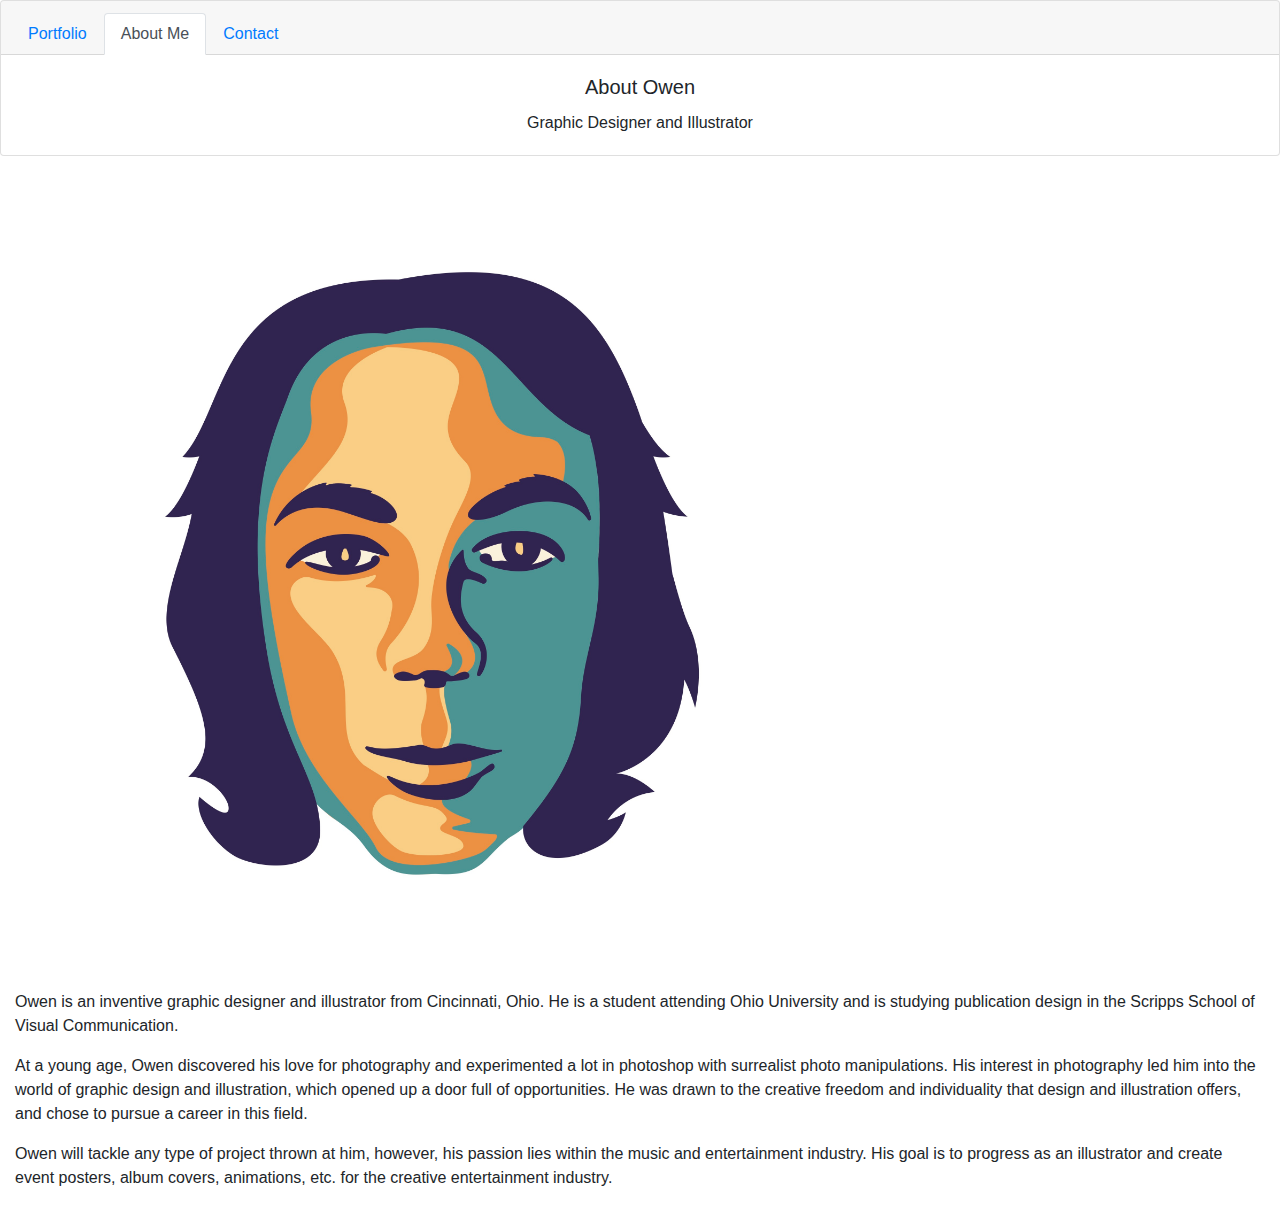
==== about.html @ ecfff248 "Project 7" ====
<!Doctype html>
<html lang="en">
    <head>
        <title> Project 7 Navigation</title>

        <link rel="stylesheet" href="https://stackpath.bootstrapcdn.com/bootstrap/4.4.1/css/bootstrap.min.css" 
              integrity="sha384-Vkoo8x4CGsO3+Hhxv8T/Q5PaXtkKtu6ug5TOeNV6gBiFeWPGFN9MuhOf23Q9Ifjh" 
              crossorigin="anonymous">
        <link href="css/main.css" rel="stylesheet">

</head>
    
    
    
<body>
    
    
    <div class="card text-center">
  <div class="card-header">
    <ul class="nav nav-tabs card-header-tabs">
      <li class="nav-item">
        <a class="nav-link" href="index.html">Portfolio</a>
      </li>
      <li class="nav-item">
        <a class="nav-link active" href="about.html">About Me</a>
      </li>
      <li class="nav-item">
        <a class="nav-link" href="contact.html">Contact</a>
      </li>
    </ul>
  </div>
  <div class="card-body">
    <h5 class="card-title">About Owen</h5>
    <p class="card-text">Graphic Designer and Illustrator </p>
  
  </div>
</div>
    
    
<div class="row m-3">
           
        <div class="col-lg-8">
                    <img src="images/self%20portrait%203.jpg"alt="Owen Quinn" 
                    class="img-fluid"/> 
        </div>
            </div>

             <p class="col-lg-12"> 
                    Owen is an inventive graphic designer and illustrator from Cincinnati, Ohio. He is a student attending Ohio University and is studying publication design in the Scripps School of Visual Communication.
    </p>
            <p class="col-lg-12"> 
                    At a young age, Owen discovered his love for photography and experimented a lot in photoshop with surrealist photo manipulations. His interest in photography led him into the world of graphic design and illustration, which opened up a door full of opportunities. He was drawn to the creative freedom and individuality that design and illustration offers, and chose to pursue a career in this field. 
    </p>
            <p class="col-lg-12"> 
                    Owen will tackle any type of project thrown at him, however, his passion lies within the music and entertainment industry. His goal is to progress as an illustrator and create event posters, album covers, animations, etc. for the creative entertainment industry. 
    </p>
    
    
    
    


        <script src="https://code.jquery.com/jquery-3.4.1.slim.min.js" integrity="sha384-J6qa4849blE2+poT4WnyKhv5vZF5SrPo0iEjwBvKU7imGFAV0wwj1yYfoRSJoZ+n" crossorigin="anonymous"></script>
        <script src="https://cdn.jsdelivr.net/npm/popper.js@1.16.0/dist/umd/popper.min.js" integrity="sha384-Q6E9RHvbIyZFJoft+2mJbHaEWldlvI9IOYy5n3zV9zzTtmI3UksdQRVvoxMfooAo" crossorigin="anonymous"></script>
        <script src="https://stackpath.bootstrapcdn.com/bootstrap/4.4.1/js/bootstrap.min.js" integrity="sha384-wfSDF2E50Y2D1uUdj0O3uMBJnjuUD4Ih7YwaYd1iqfktj0Uod8GCExl3Og8ifwB6" crossorigin="anonymous"></script>
</body>
    

</html>
---- css/main.css ----
label {font-weight: bold}
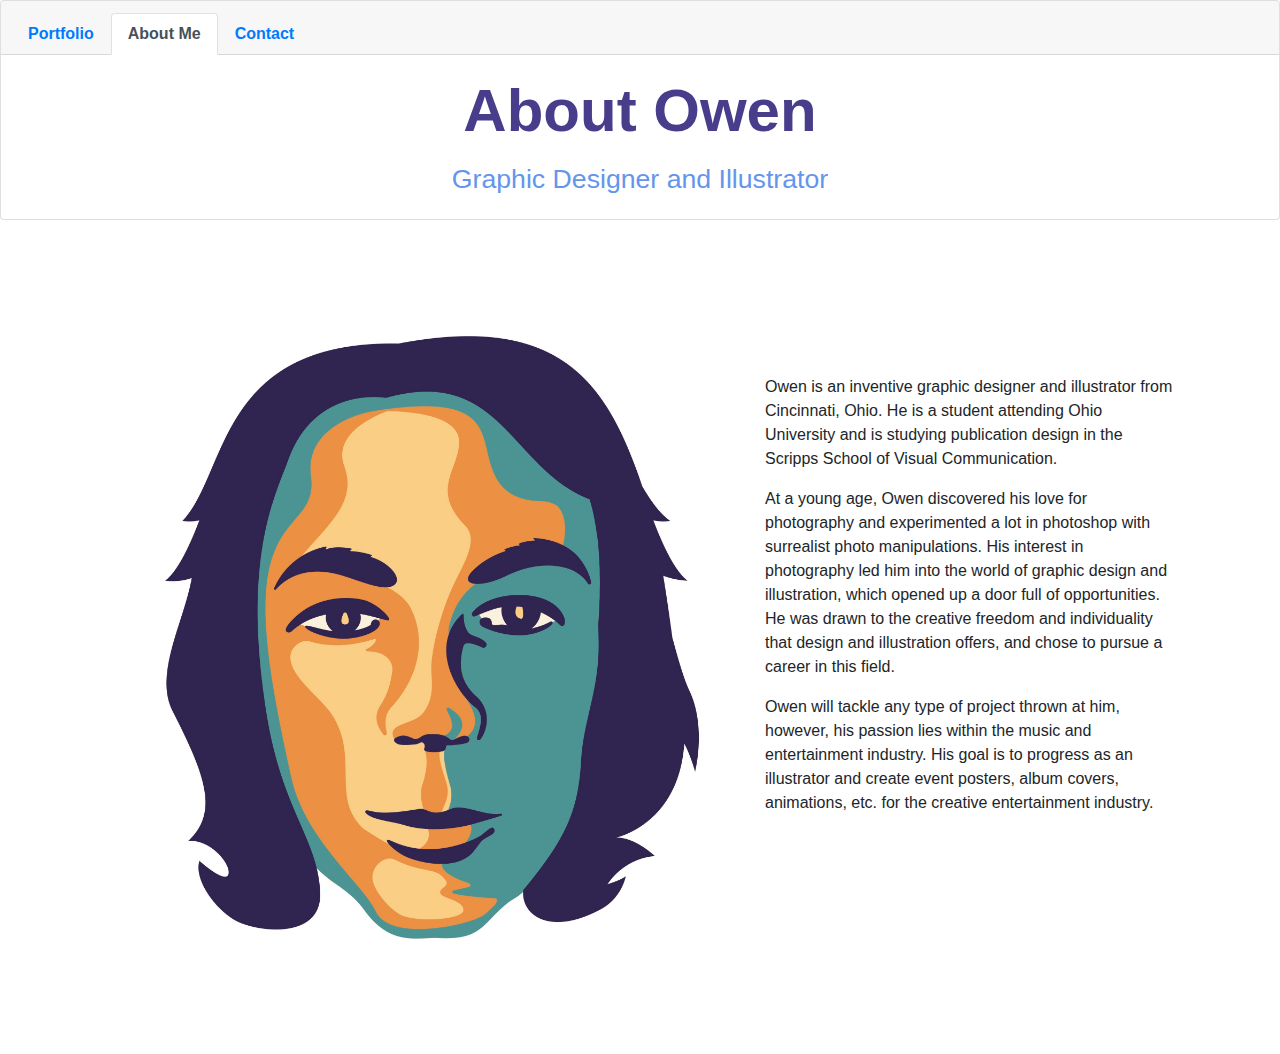
==== commit 86f4001b: "Vico2162Final" ====
--- a/about.html
+++ b/about.html
@@ -1,7 +1,7 @@
 <!Doctype html>
 <html lang="en">
     <head>
-        <title> Project 7 Navigation</title>
+        <title> Final Project</title>
 
         <link rel="stylesheet" href="https://stackpath.bootstrapcdn.com/bootstrap/4.4.1/css/bootstrap.min.css" 
               integrity="sha384-Vkoo8x4CGsO3+Hhxv8T/Q5PaXtkKtu6ug5TOeNV6gBiFeWPGFN9MuhOf23Q9Ifjh" 
@@ -31,7 +31,7 @@
   </div>
   <div class="card-body">
     <h5 class="card-title">About Owen</h5>
-    <p class="card-text">Graphic Designer and Illustrator </p>
+    <p1 class="card-text">Graphic Designer and Illustrator </p1>
   
   </div>
 </div>
@@ -40,22 +40,23 @@
 <div class="row m-3">
            
         <div class="col-lg-8">
-                    <img src="images/self%20portrait%203.jpg"alt="Owen Quinn" 
+                    <img src="images/self%20portrait%203.jpg" alt="Owen Quinn" 
                     class="img-fluid"/> 
         </div>
             </div>
+    <div style = "position:absolute; left:750px; top:375px" >
 
-             <p class="col-lg-12"> 
+             <p class="col-lg-10"> 
                     Owen is an inventive graphic designer and illustrator from Cincinnati, Ohio. He is a student attending Ohio University and is studying publication design in the Scripps School of Visual Communication.
     </p>
-            <p class="col-lg-12"> 
+            <p class="col-lg-10"> 
                     At a young age, Owen discovered his love for photography and experimented a lot in photoshop with surrealist photo manipulations. His interest in photography led him into the world of graphic design and illustration, which opened up a door full of opportunities. He was drawn to the creative freedom and individuality that design and illustration offers, and chose to pursue a career in this field. 
     </p>
-            <p class="col-lg-12"> 
+            <p class="col-lg-10"> 
                     Owen will tackle any type of project thrown at him, however, his passion lies within the music and entertainment industry. His goal is to progress as an illustrator and create event posters, album covers, animations, etc. for the creative entertainment industry. 
     </p>
     
-    
+    </div>
     
     
 
--- a/css/main.css
+++ b/css/main.css
@@ -1 +1,16 @@
 label {font-weight: bold}
+h5 
+    {font-family: sans-serif;
+    font-weight: bold;
+    font-size: 45pt;
+    color: darkslateblue;}
+
+p1 {font-family: sans-serif;
+    font-size: 20pt;
+    color: cornflowerblue;}
+
+.card-header 
+{font-family: sans-serif;
+font-weight: bolder;}
+
+
